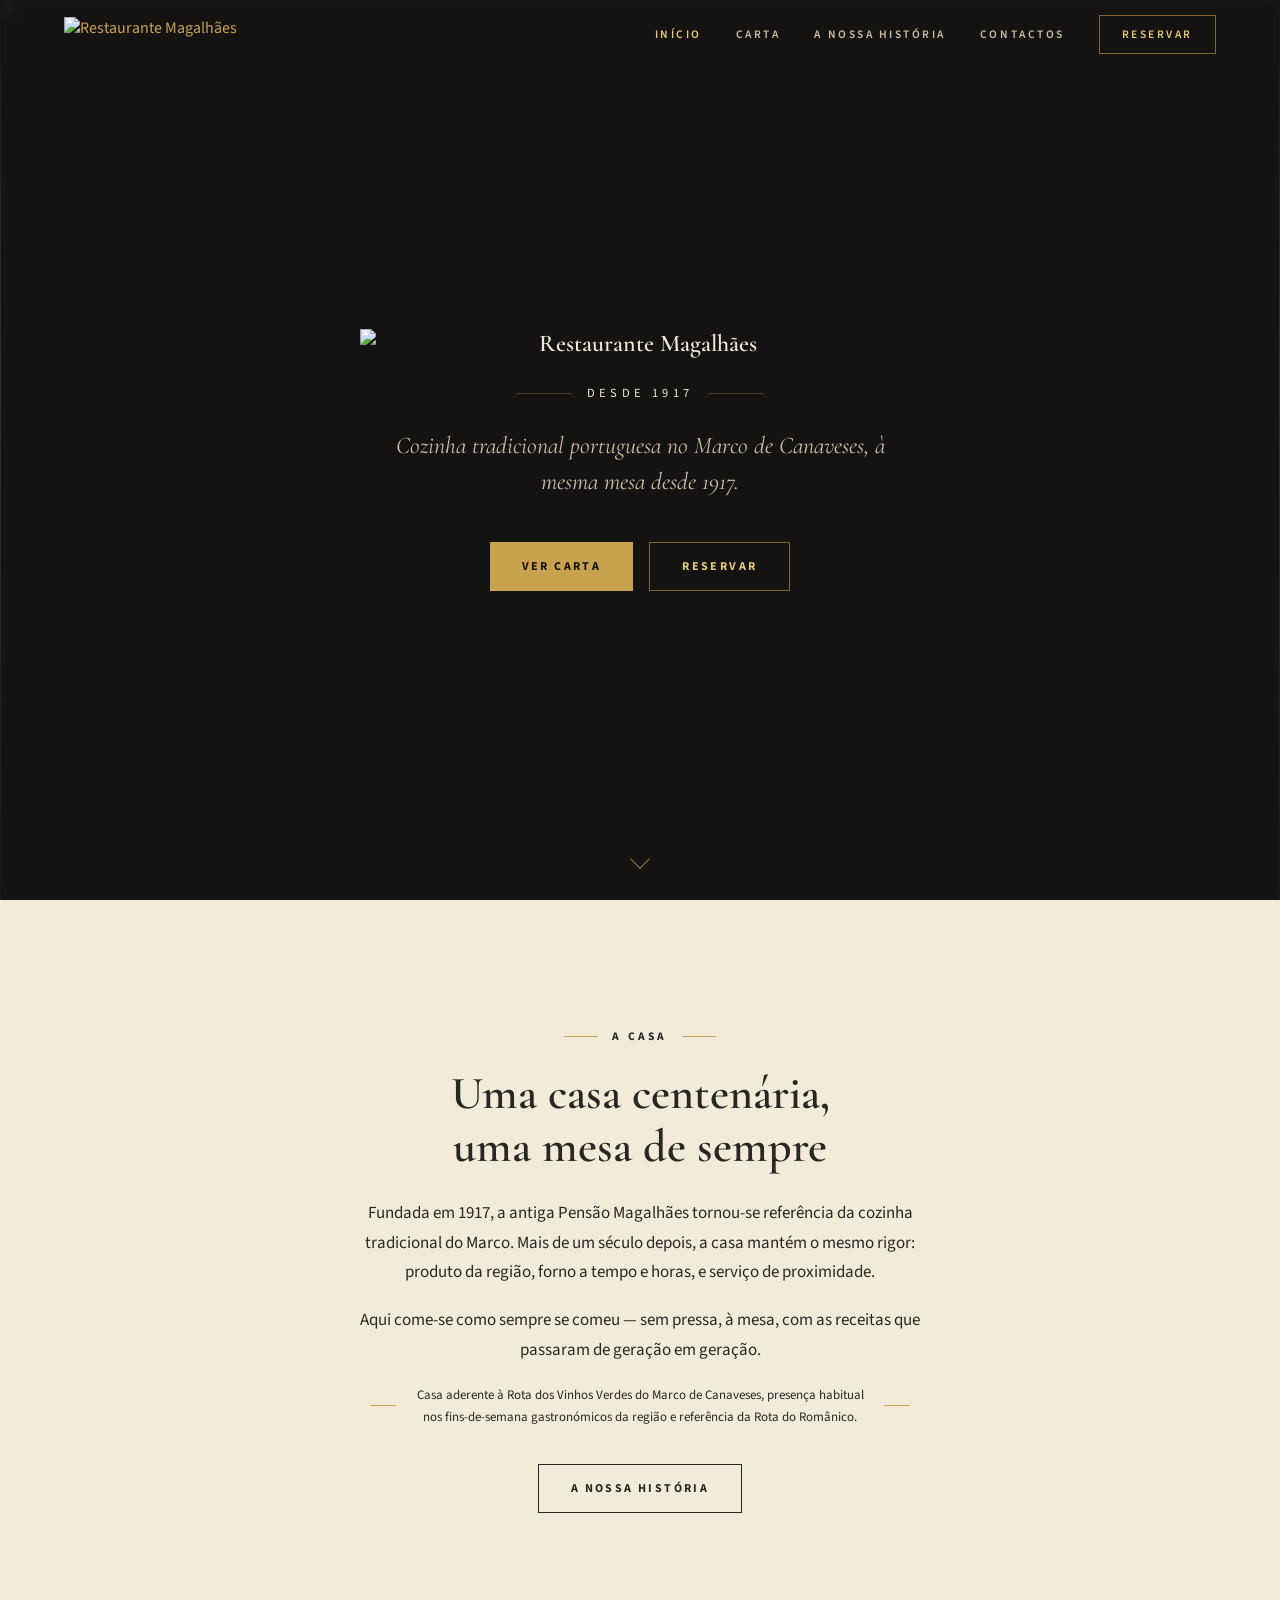
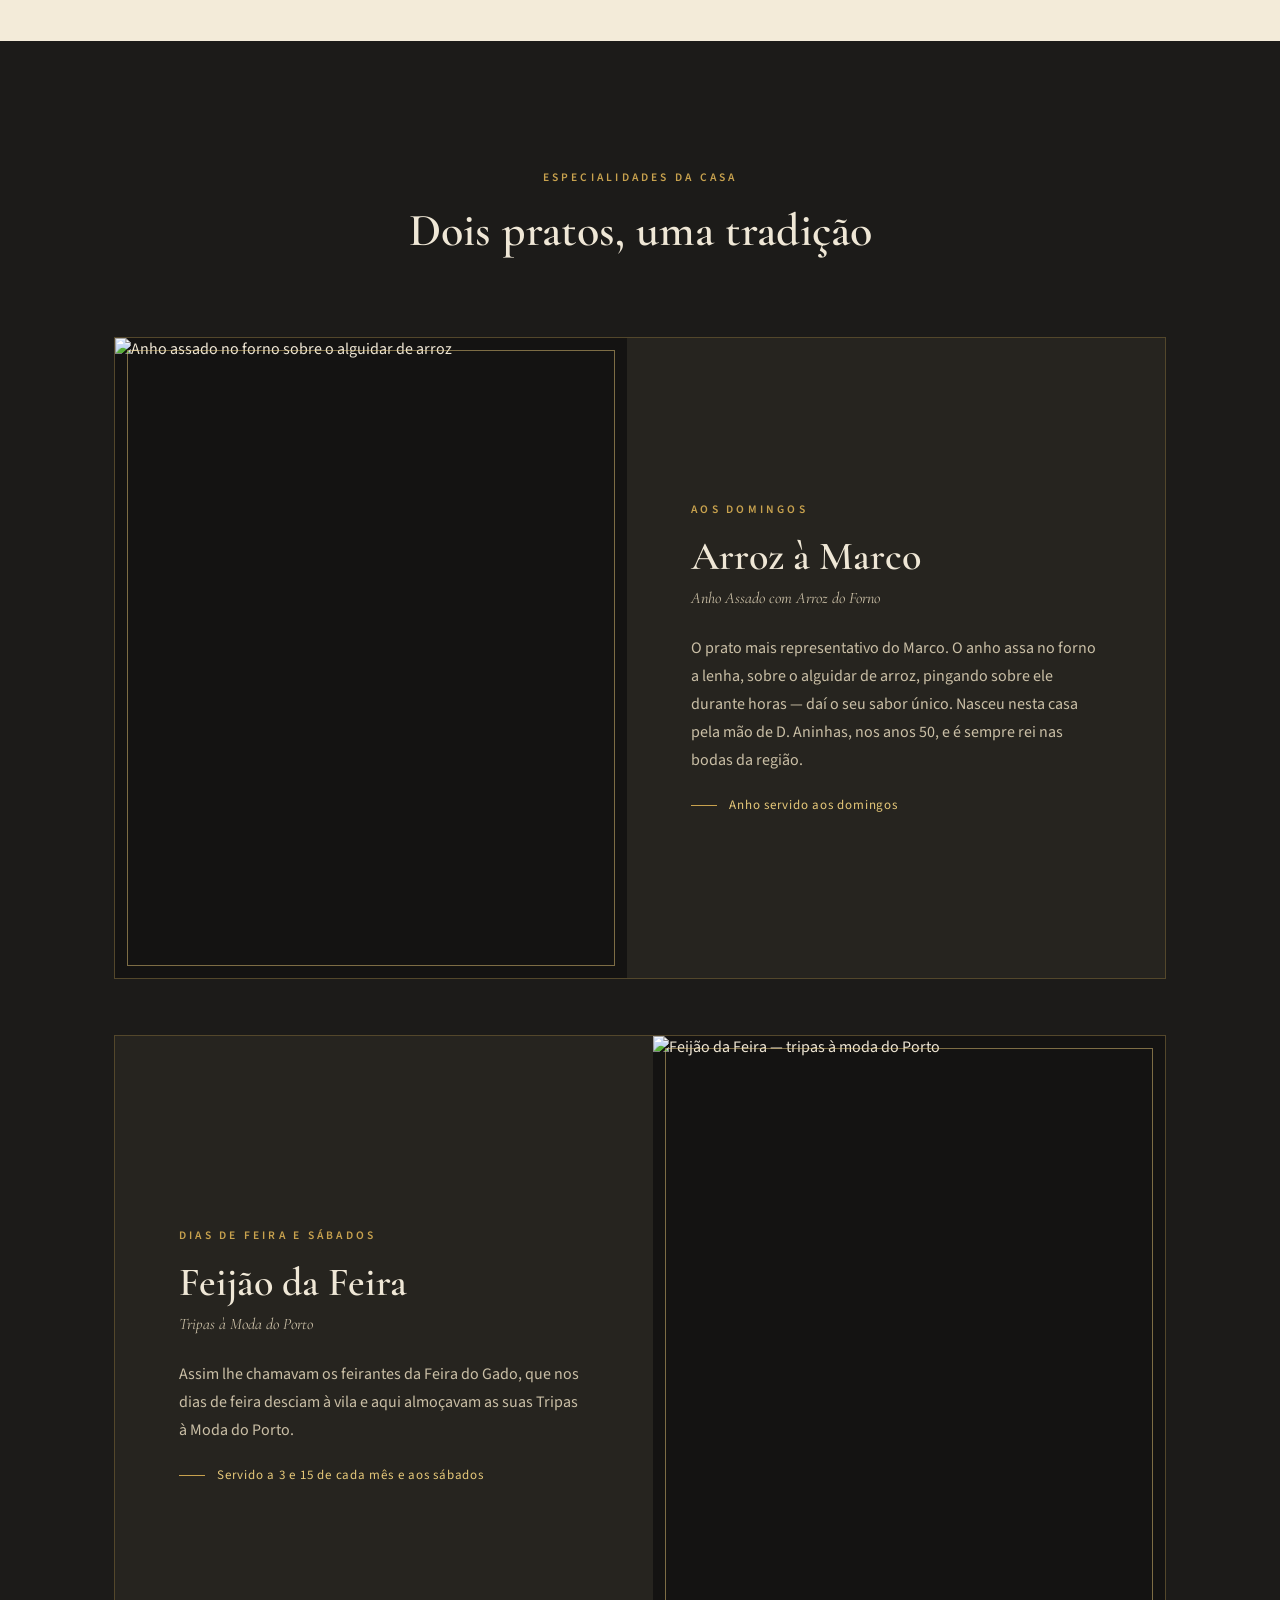
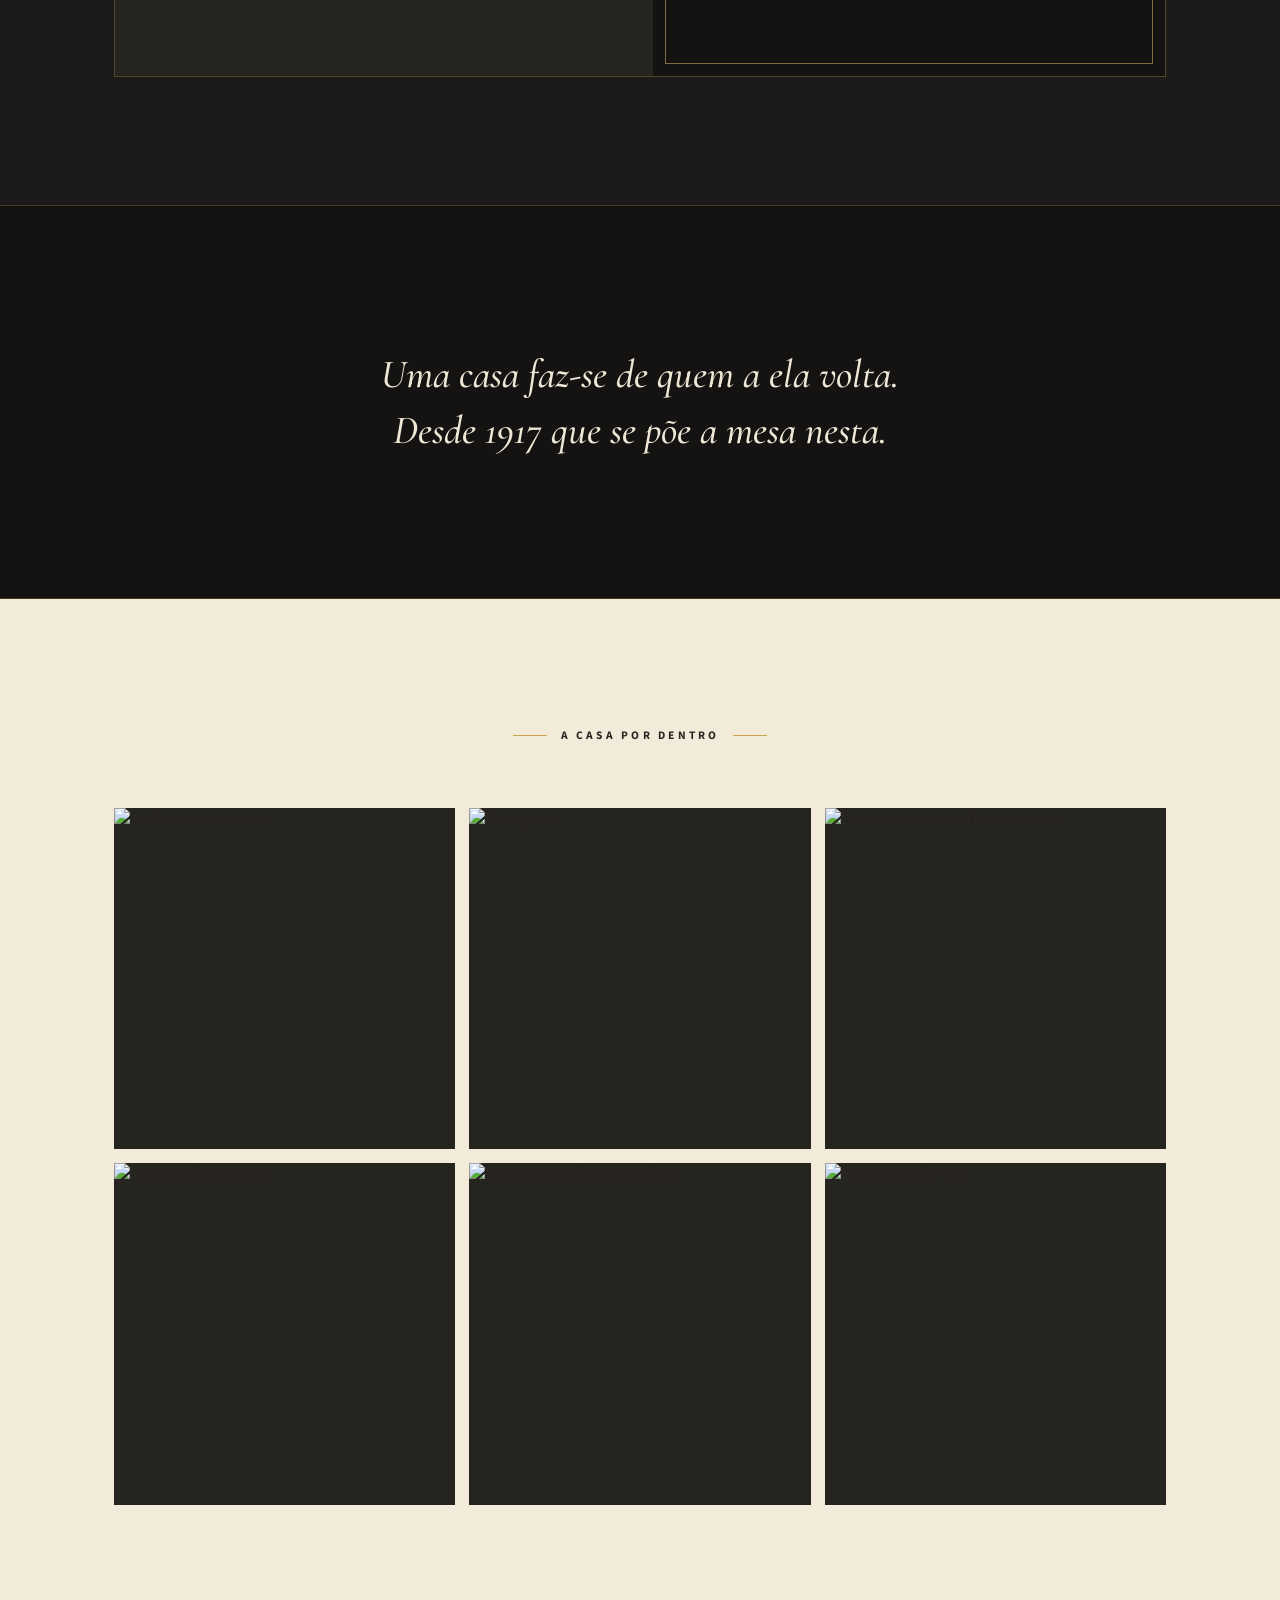
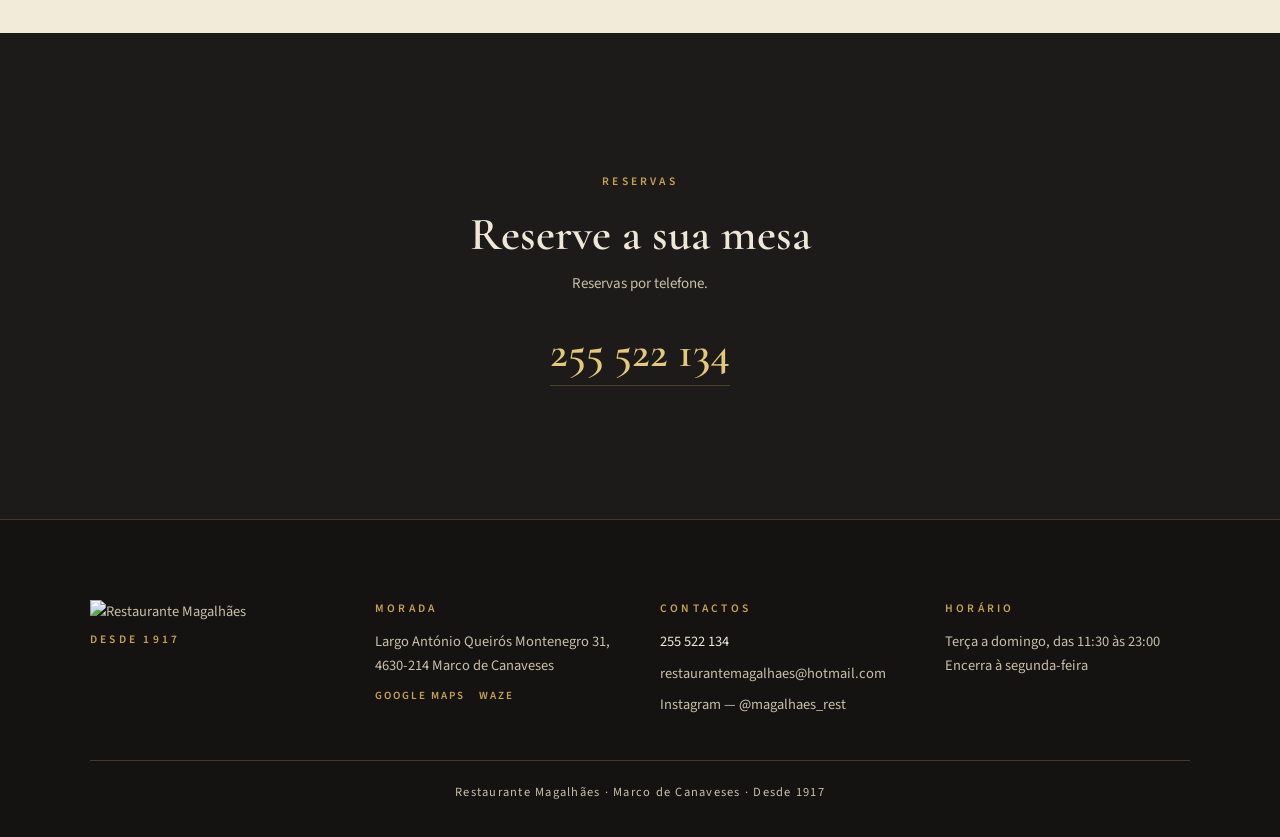
==== index.html @ af401c30 "Add files via upload" ====
<!DOCTYPE html>
<html lang="pt-PT">
<head>
<meta charset="utf-8">
<meta name="viewport" content="width=device-width, initial-scale=1">
<title>Restaurante Magalhães — Cozinha tradicional portuguesa · Marco de Canaveses · Desde 1917</title>
<meta name="description" content="Casa centenária de cozinha tradicional portuguesa em Marco de Canaveses. Berço do Arroz à Marco e do Feijão da Feira. Desde 1917. Reservas: 255 522 134.">
<link rel="canonical" href="https://restaurantemagalhaes.com/">
<meta property="og:type" content="website">
<meta property="og:title" content="Restaurante Magalhães — Cozinha tradicional portuguesa · Marco de Canaveses · Desde 1917">
<meta property="og:description" content="Casa centenária de cozinha tradicional portuguesa em Marco de Canaveses. Berço do Arroz à Marco e do Feijão da Feira. Desde 1917. Reservas: 255 522 134.">
<meta property="og:url" content="https://restaurantemagalhaes.com/">
<meta property="og:image" content="https://restaurantemagalhaes.com/images/fachada.jpg">
<meta property="og:locale" content="pt_PT">
<link rel="icon" type="image/png" href="images/favicon.png">
<link rel="preconnect" href="https://fonts.googleapis.com">
<link rel="preconnect" href="https://fonts.gstatic.com" crossorigin>
<link href="https://fonts.googleapis.com/css2?family=Cormorant+Garamond:ital,wght@0,500;0,600;0,700;1,500;1,600&family=Source+Sans+3:wght@400;600;700&display=swap" rel="stylesheet">
<link rel="stylesheet" href="styles.css">
<script type="application/ld+json">
{
  "@context": "https://schema.org",
  "@type": "Restaurant",
  "name": "Restaurante Magalhães",
  "image": "https://restaurantemagalhaes.com/images/fachada.jpg",
  "url": "https://restaurantemagalhaes.com/",
  "telephone": "+351255522134",
  "email": "restaurantemagalhaes@hotmail.com",
  "servesCuisine": "Portuguesa tradicional",
  "priceRange": "€€",
  "foundingDate": "1917",
  "address": {
    "@type": "PostalAddress",
    "streetAddress": "Largo António Queirós Montenegro 31",
    "postalCode": "4630-214",
    "addressLocality": "Marco de Canaveses",
    "addressCountry": "PT"
  },
  "openingHoursSpecification": [{
    "@type": "OpeningHoursSpecification",
    "dayOfWeek": ["Tuesday","Wednesday","Thursday","Friday","Saturday","Sunday"],
    "opens": "11:30",
    "closes": "23:00"
  }],
  "sameAs": ["https://www.instagram.com/magalhaes_rest/"]
}
</script></head>
<body>
<header class="cabecalho" id="cabecalho">
  <div class="cabecalho-inner">
    <a href="index.html" class="marca" aria-label="Restaurante Magalhães — Início"><img src="images/logo.png" alt="Restaurante Magalhães"></a>
    <nav class="nav-desktop" aria-label="Navegação principal">
      <a href="index.html" class="ativo" aria-current="page">Início</a>
      <a href="carta.html">Carta</a>
      <a href="historia.html">A Nossa História</a>
      <a href="contactos.html">Contactos</a>
      <a href="tel:+351255522134" class="btn-reservar">Reservar</a>
    </nav>
    <button class="hamburger" id="btnMenu" aria-label="Abrir menu" aria-expanded="false" aria-controls="menuMovel"><span></span><span></span><span></span></button>
  </div>
</header>
<div class="menu-movel" id="menuMovel" role="dialog" aria-label="Menu" hidden>
  <button class="fechar" id="btnFechar">Fechar</button>
  <a href="index.html" class="ativo" aria-current="page">Início</a>
  <a href="carta.html">Carta</a>
  <a href="historia.html">A Nossa História</a>
  <a href="contactos.html">Contactos</a>
  <div class="menu-sep"></div>
  <a href="tel:+351255522134" class="menu-tel">Reservar — 255 522 134</a>
</div>
<main>
<section class="hero">
  <img class="hero-fundo" src="images/fachada-hero.jpg" alt="" aria-hidden="true">
  <div class="hero-veu" aria-hidden="true"></div>
  <div class="hero-conteudo">
    <h1><img src="images/logo.png" alt="Restaurante Magalhães"></h1>
    <div class="hero-desde"><span class="linha"></span><span>Desde 1917</span><span class="linha"></span></div>
    <p class="hero-frase">Cozinha tradicional portuguesa no Marco de Canaveses, à mesma mesa desde 1917.</p>
    <div class="hero-botoes">
      <a class="btn btn-cheio" href="carta.html">Ver Carta</a>
      <a class="btn btn-contorno" href="tel:+351255522134">Reservar</a>
    </div>
  </div>
  <div class="hero-seta" aria-hidden="true"></div>
</section>

<section class="seccao-creme">
  <div class="coluna-estreita centrado reveal">
    <div class="eyebrow-linha"><span></span><span class="eyebrow-escuro">A Casa</span><span></span></div>
    <h2>Uma casa centenária,<br>uma mesa de sempre</h2>
    <p>Fundada em 1917, a antiga Pensão Magalhães tornou-se referência da cozinha tradicional do Marco. Mais de um século depois, a casa mantém o mesmo rigor: produto da região, forno a tempo e horas, e serviço de proximidade.</p>
    <p>Aqui come-se como sempre se comeu — sem pressa, à mesa, com as receitas que passaram de geração em geração.</p>
    <div class="nota-reconhecimento"><span></span><small>Casa aderente à Rota dos Vinhos Verdes do Marco de Canaveses, presença habitual nos fins-de-semana gastronómicos da região e referência da Rota do Românico.</small><span></span></div>
    <a class="btn btn-escuro" href="historia.html">A Nossa História</a>
  </div>
</section>

<section class="seccao-escura">
  <div class="coluna-larga">
    <div class="centrado reveal">
      <span class="eyebrow">Especialidades da Casa</span>
      <h2 class="claro">Dois pratos, uma tradição</h2>
    </div>
    <article class="cartao reveal">
      <div class="cartao-foto"><img src="images/arroz-a-marco.jpg" alt="Anho assado no forno sobre o alguidar de arroz"><i></i></div>
      <div class="cartao-texto">
        <span class="eyebrow">Aos domingos</span>
        <h3>Arroz à Marco</h3>
        <p class="prato-tecnico">Anho Assado com Arroz do Forno</p>
        <p>O prato mais representativo do Marco. O anho assa no forno a lenha, sobre o alguidar de arroz, pingando sobre ele durante horas — daí o seu sabor único. Nasceu nesta casa pela mão de D. Aninhas, nos anos 50, e é sempre rei nas bodas da região.</p>
        <div class="nota-servico"><span></span>Anho servido aos domingos</div>
      </div>
    </article>
    <article class="cartao invertido reveal">
      <div class="cartao-texto">
        <span class="eyebrow">Dias de feira e sábados</span>
        <h3>Feijão da Feira</h3>
        <p class="prato-tecnico">Tripas à Moda do Porto</p>
        <p>Assim lhe chamavam os feirantes da Feira do Gado, que nos dias de feira desciam à vila e aqui almoçavam as suas Tripas à Moda do Porto.</p>
        <div class="nota-servico"><span></span>Servido a 3 e 15 de cada mês e aos sábados</div>
      </div>
      <div class="cartao-foto"><img src="images/feijao-da-feira.jpg" alt="Feijão da Feira — tripas à moda do Porto"><i></i></div>
    </article>
  </div>
</section>

<section class="banda-citacao">
  <p class="reveal">Uma casa faz-se de quem a ela volta.<br>Desde 1917 que se põe a mesa nesta.</p>
</section>

<section class="seccao-creme">
  <div class="coluna-larga">
    <div class="eyebrow-linha centrado reveal"><span></span><span class="eyebrow-escuro">A Casa por Dentro</span><span></span></div>
    <div class="galeria reveal">
      <figure><img src="images/galeria-1.jpg" alt="A sala do restaurante" loading="lazy"></figure>
      <figure><img src="images/galeria-2.jpg" alt="Mesa posta" loading="lazy"></figure>
      <figure><img src="images/galeria-3.jpg" alt="Posta de vitela com batata assada" loading="lazy"></figure>
      <figure><img src="images/galeria-4.jpg" alt="Mousse de chocolate" loading="lazy"></figure>
      <figure><img src="images/galeria-5.jpg" alt="Tábua de queijos e enchidos" loading="lazy"></figure>
      <figure><img src="images/galeria-6.jpg" alt="Pormenor da mesa" loading="lazy"></figure>
    </div>
  </div>
</section>

<section class="banda-reserva">
  <div class="reveal">
    <span class="eyebrow">Reservas</span>
    <h2 class="claro">Reserve a sua mesa</h2>
    <p class="suave">Reservas por telefone.</p>
    <a class="tel-grande" href="tel:+351255522134">255 522 134</a>
  </div>
</section>
</main>
<footer class="rodape">
  <div class="rodape-grid">
    <div class="rodape-marca">
      <img src="images/logo.png" alt="Restaurante Magalhães">
      <span class="eyebrow">Desde 1917</span>
    </div>
    <div>
      <span class="eyebrow">Morada</span>
      <a href="https://www.google.com/maps/search/?api=1&query=Restaurante%20Magalh%C3%A3es%2C%20Largo%20Ant%C3%B3nio%20Queir%C3%B3s%20Montenegro%2031%2C%204630-214%20Marco%20de%20Canaveses" target="_blank" rel="noopener">Largo António Queirós Montenegro 31, 4630-214 Marco de Canaveses</a>
      <div class="rodape-links"><a href="https://www.google.com/maps/search/?api=1&query=Restaurante%20Magalh%C3%A3es%2C%20Largo%20Ant%C3%B3nio%20Queir%C3%B3s%20Montenegro%2031%2C%204630-214%20Marco%20de%20Canaveses" target="_blank" rel="noopener">Google Maps</a><a href="https://waze.com/ul?q=Largo%20Ant%C3%B3nio%20Queir%C3%B3s%20Montenegro%2031%2C%20Marco%20de%20Canaveses&navigate=yes" target="_blank" rel="noopener">Waze</a></div>
    </div>
    <div>
      <span class="eyebrow">Contactos</span>
      <a href="tel:+351255522134" class="destaque">255 522 134</a>
      <a href="mailto:restaurantemagalhaes@hotmail.com">restaurantemagalhaes@hotmail.com</a>
      <a href="https://www.instagram.com/magalhaes_rest/" target="_blank" rel="noopener">Instagram — @magalhaes_rest</a>
    </div>
    <div>
      <span class="eyebrow">Horário</span>
      <span>Terça a domingo, das 11:30 às 23:00<br>Encerra à segunda-feira</span>
    </div>
  </div>
  <div class="rodape-base">Restaurante Magalhães · Marco de Canaveses · Desde 1917</div>
</footer>
<script src="script.js"></script>
</body>
</html>
---- styles.css ----
/* Restaurante Magalhães — Desde 1917 */
:root{
  --carvao:#1C1B19; --carvao-prof:#141312; --carvao-cartao:#26241F;
  --dourado:#C8A24E; --dourado-claro:#E6C879;
  --creme:#F3EBD9; --creme-sombra:#ECE0C6;
  --texto-claro:#EFE7D6; --texto-suave:#CABFA6; --texto-escuro:#2A2723;
  --linha:rgba(200,162,78,.28);
  --serif:'Cormorant Garamond',Georgia,serif;
  --sans:'Source Sans 3',Inter,system-ui,sans-serif;
}
*{box-sizing:border-box}
html{scroll-behavior:smooth}
body{margin:0;background:var(--carvao-prof);color:var(--texto-claro);font-family:var(--sans);-webkit-font-smoothing:antialiased}
img{max-width:100%}
a{color:var(--dourado);text-decoration:none}
a:hover{color:var(--dourado-claro)}
:focus-visible{outline:2px solid var(--dourado);outline-offset:3px}
::selection{background:rgba(200,162,78,.35)}
h1,h2,h3{font-family:var(--serif);font-weight:600;margin:0}
h2{font-size:clamp(32px,4.6vw,46px);line-height:1.15;color:var(--texto-escuro)}
h2.claro{color:var(--texto-claro)}
p{line-height:1.75}
.centrado{text-align:center}
.eyebrow{display:block;font-size:.72rem;letter-spacing:.28em;text-transform:uppercase;color:var(--dourado);font-weight:600}
.eyebrow-escuro{display:block;font-size:.72rem;letter-spacing:.28em;text-transform:uppercase;color:var(--texto-escuro);font-weight:700}
.eyebrow-linha{display:flex;align-items:center;justify-content:center;gap:14px}
.eyebrow-linha>span:first-child,.eyebrow-linha>span:last-child{width:34px;height:1px;background:var(--dourado)}
.coluna-estreita{max-width:640px;margin:0 auto;padding:0 24px}
.coluna-larga{max-width:1100px;margin:0 auto;padding:0 24px}

/* Botões */
.btn{display:inline-flex;align-items:center;min-height:44px;padding:15px 32px;font-size:12px;font-weight:700;letter-spacing:.2em;text-transform:uppercase;transition:background .3s,color .3s}
.btn-cheio{background:var(--dourado);color:var(--carvao-prof)}
.btn-cheio:hover{background:var(--dourado-claro);color:var(--carvao-prof)}
.btn-contorno{border:1px solid rgba(200,162,78,.6);color:var(--dourado-claro)}
.btn-contorno:hover{background:rgba(200,162,78,.12)}
.btn-escuro{border:1px solid var(--texto-escuro);color:var(--texto-escuro)}
.btn-escuro:hover{background:var(--texto-escuro);color:var(--creme)}

/* Cabeçalho */
.cabecalho{position:fixed;top:0;left:0;right:0;z-index:80;background:transparent;border-bottom:1px solid transparent;transition:background .45s,border-color .45s;backdrop-filter:blur(6px)}
.cabecalho.solido{background:rgba(20,19,18,.96);border-bottom:1px solid var(--linha)}
.cabecalho-inner{max-width:1200px;margin:0 auto;padding:0 24px;height:68px;display:flex;align-items:center;justify-content:space-between;gap:24px}
.marca img{height:34px;width:auto;display:block}
.nav-desktop{display:none;align-items:center;gap:34px}
.nav-desktop a{font-size:11.5px;font-weight:600;letter-spacing:.22em;text-transform:uppercase;color:var(--texto-suave)}
.nav-desktop a:hover,.nav-desktop a.ativo{color:var(--dourado-claro)}
.btn-reservar{border:1px solid rgba(200,162,78,.6);padding:10px 22px;color:var(--dourado-claro)!important}
.btn-reservar:hover{background:var(--dourado);color:var(--carvao-prof)!important}
.hamburger{background:none;border:none;cursor:pointer;display:flex;flex-direction:column;gap:6px;padding:12px 4px}
.hamburger span{display:block;width:24px;height:1.5px;background:var(--dourado)}
.hamburger span:last-child{width:16px}
.menu-movel{position:fixed;inset:0;z-index:90;background:rgba(20,19,18,.98);display:flex;flex-direction:column;align-items:center;justify-content:center;gap:30px}
.menu-movel[hidden]{display:none}
.menu-movel a{font-family:var(--serif);font-size:34px;font-weight:500;color:var(--texto-claro)}
.menu-movel a.ativo{color:var(--dourado-claro)}
.menu-movel .fechar{position:absolute;top:18px;right:20px;background:none;border:1px solid rgba(200,162,78,.4);color:var(--dourado-claro);font-size:13px;letter-spacing:.2em;text-transform:uppercase;padding:10px 18px;cursor:pointer}
.menu-sep{width:40px;height:1px;background:rgba(200,162,78,.4)}
.menu-movel .menu-tel{font-family:var(--sans);font-size:12px;font-weight:600;letter-spacing:.26em;text-transform:uppercase;color:var(--dourado-claro)}

/* Hero */
.hero{min-height:100vh;display:grid;place-items:center;position:relative;overflow:hidden;padding:100px 24px 80px;background:var(--carvao-prof)}
.hero-fundo{position:absolute;inset:0;width:100%;height:100%;object-fit:cover;object-position:center 62%;opacity:.42}
.hero-veu{position:absolute;inset:0;background:linear-gradient(to bottom,rgba(20,19,18,.94),rgba(20,19,18,.58) 42%,rgba(20,19,18,.93))}
.hero-conteudo{position:relative;z-index:1;text-align:center;animation:heroIn 1.3s cubic-bezier(.2,.6,.2,1) both}
.hero-conteudo h1 img{width:min(560px,82vw);height:auto;display:block;margin:0 auto}
.hero-desde{display:flex;align-items:center;justify-content:center;gap:16px;margin:26px 0}
.hero-desde span{font-size:.78rem;letter-spacing:.34em;text-transform:uppercase;color:var(--texto-claro)}
.hero-desde .linha{width:54px;height:1px;background:var(--linha)}
.hero-frase{font-family:var(--serif);font-style:italic;font-size:clamp(19px,2.4vw,24px);color:var(--texto-suave);max-width:520px;margin:0 auto;line-height:1.5}
.hero-botoes{display:flex;justify-content:center;gap:16px;margin-top:42px;flex-wrap:wrap}
.hero-seta{position:absolute;bottom:34px;left:50%;margin-left:-7px;width:14px;height:14px;border-right:1px solid var(--dourado);border-bottom:1px solid var(--dourado);transform:rotate(45deg);animation:drift 2.6s ease-in-out infinite;opacity:.7}
@keyframes heroIn{from{opacity:0;transform:translateY(26px)}to{opacity:1;transform:none}}
@keyframes drift{0%,100%{transform:rotate(45deg) translate(0,0)}50%{transform:rotate(45deg) translate(5px,5px)}}

/* Secções */
.seccao-creme{background:var(--creme);color:var(--texto-escuro);padding:clamp(72px,10vw,130px) 0}
.seccao-creme h2{margin:22px 0 26px}
.seccao-creme p{font-size:17px;margin:0 0 18px;text-wrap:pretty}
.seccao-creme .btn{margin-top:18px}
.nota-reconhecimento{display:flex;align-items:center;justify-content:center;gap:14px;margin:10px 0 18px}
.nota-reconhecimento>span{flex:none;width:26px;height:1px;background:var(--dourado)}
.nota-reconhecimento small{font-size:13px;line-height:1.7;max-width:460px}
.seccao-escura{background:var(--carvao);padding:clamp(72px,10vw,130px) 0}
.seccao-escura h2{margin:18px 0 0}
.seccao-escura .centrado{margin-bottom:clamp(48px,7vw,80px)}

/* Cartões especialidade */
.cartao{display:grid;grid-template-columns:1fr;background:var(--carvao-cartao);border:1px solid var(--linha);margin-bottom:clamp(36px,5vw,56px)}
.cartao:last-child{margin-bottom:0}
.cartao-foto{aspect-ratio:4/5;position:relative;overflow:hidden;background:var(--carvao-prof)}
.cartao-foto img{position:absolute;inset:0;width:100%;height:100%;object-fit:cover}
.cartao-foto i{position:absolute;inset:12px;border:1px solid rgba(230,200,121,.5);pointer-events:none}
.cartao-texto{display:flex;flex-direction:column;justify-content:center;padding:clamp(32px,5vw,64px)}
.cartao-texto h3{font-size:clamp(30px,3.6vw,40px);color:var(--texto-claro);margin:14px 0 4px}
.prato-tecnico{font-family:var(--serif);font-style:italic;font-size:19px;color:var(--texto-suave);margin:0 0 18px}
.cartao-texto p{font-size:16px;color:var(--texto-suave);margin:0 0 22px;text-wrap:pretty}
.nota-servico{display:flex;align-items:center;gap:12px;font-size:13px;letter-spacing:.06em;color:var(--dourado-claro)}
.nota-servico span{width:26px;height:1px;background:var(--dourado)}

/* Banda citação */
.banda-citacao{background:var(--carvao-prof);border-top:1px solid var(--linha);border-bottom:1px solid var(--linha);padding:clamp(80px,11vw,140px) 24px}
.banda-citacao p{font-family:var(--serif);font-style:italic;font-weight:500;font-size:clamp(26px,4vw,40px);color:var(--texto-claro);text-align:center;max-width:760px;margin:0 auto;line-height:1.4;text-wrap:pretty}

/* Galeria */
.galeria{display:grid;grid-template-columns:repeat(2,1fr);gap:14px;margin-top:clamp(40px,6vw,64px)}
.galeria figure{margin:0;aspect-ratio:1/1;overflow:hidden;background:var(--carvao-cartao)}
.galeria img{width:100%;height:100%;object-fit:cover;transition:transform 1.8s cubic-bezier(.2,.6,.2,1)}
.galeria figure:hover img{transform:scale(1.06)}

/* Banda reserva */
.banda-reserva{background:var(--carvao);padding:clamp(80px,11vw,140px) 24px;text-align:center}
.banda-reserva h2{margin:18px 0 10px}
.banda-reserva .suave{font-size:15px;color:var(--texto-suave);margin:0 0 28px}
.tel-grande{font-family:var(--serif);font-weight:600;font-size:clamp(28px,4.4vw,44px);color:var(--dourado-claro);border-bottom:1px solid var(--linha);padding-bottom:6px}
.tel-grande:hover{color:var(--dourado)}

/* Rodapé */
.rodape{background:var(--carvao-prof);border-top:1px solid var(--linha);padding:clamp(56px,8vw,80px) 24px 36px}
.rodape-grid{max-width:1100px;margin:0 auto;display:grid;grid-template-columns:repeat(auto-fit,minmax(220px,1fr));gap:40px}
.rodape-grid>div{display:flex;flex-direction:column;gap:8px;font-size:14.5px;line-height:1.6;color:var(--texto-suave)}
.rodape-grid .eyebrow{margin-bottom:4px}
.rodape-grid a{color:var(--texto-suave)}
.rodape-grid a:hover{color:var(--dourado-claro)}
.rodape-grid a.destaque{color:var(--texto-claro)}
.rodape-marca img{width:170px;height:auto}
.rodape-links{display:flex;gap:14px;margin-top:2px}
.rodape-links a{font-size:11px;font-weight:600;letter-spacing:.18em;text-transform:uppercase;color:var(--dourado)}
.rodape-base{max-width:1100px;margin:44px auto 0;padding-top:22px;border-top:1px solid var(--linha);font-size:12.5px;letter-spacing:.1em;color:var(--texto-suave);text-align:center}

/* Páginas interiores */
.pagina-topo{background:var(--carvao-prof);padding:148px 24px 64px;text-align:center}
.pagina-topo h1{font-size:clamp(44px,7vw,72px);color:var(--texto-claro);margin:14px 0 0}
.topo-frase{font-family:var(--serif);font-style:italic;font-size:clamp(18px,2.2vw,22px);color:var(--texto-suave);max-width:480px;margin:18px auto 0;line-height:1.6}

/* Carta */
.carta-nav{position:sticky;top:68px;z-index:60;background:rgba(243,235,217,.97);border-bottom:1px solid var(--linha);overflow-x:auto}
.carta-nav div{display:flex;gap:26px;padding:0 24px;max-width:900px;margin:0 auto;white-space:nowrap}
.carta-nav a{display:inline-flex;align-items:center;min-height:46px;font-size:11px;font-weight:700;letter-spacing:.2em;text-transform:uppercase;color:var(--texto-escuro)}
.carta-nav a:hover{color:var(--dourado)}
.carta-corpo{background:var(--creme);color:var(--texto-escuro);padding:8px 0 72px}
.carta-seccao{max-width:740px;margin:0 auto;padding:60px 24px 0;scroll-margin-top:130px}
.carta-cabeca{text-align:center;margin-bottom:30px}
.carta-cabeca h2{font-size:clamp(28px,4vw,36px)}
.ornamento{display:flex;align-items:center;justify-content:center;gap:12px;margin-bottom:16px}
.ornamento span{width:60px;height:1px;background:rgba(200,162,78,.55)}
.ornamento i{width:7px;height:7px;border:1px solid var(--dourado);transform:rotate(45deg)}
.grupo-titulo{font-family:var(--sans);font-size:.72rem;letter-spacing:.28em;text-transform:uppercase;color:var(--texto-escuro);font-weight:700;margin:26px 0 10px;display:flex;align-items:center;justify-content:center;gap:12px}
.grupo-titulo span{width:26px;height:1px;background:var(--linha)}
.prato{padding:8px 0;text-align:center}
.prato-nome{font-family:var(--serif);font-weight:600;font-size:20px;line-height:1.25;display:block}
.prato-sub{display:block;font-family:var(--serif);font-style:italic;font-size:15px;color:#a07c2f;margin-top:2px}
.carta-nota{max-width:740px;margin:56px auto 0;padding:22px 24px 0;border-top:1px solid var(--linha);text-align:center;font-family:var(--serif);font-style:italic;font-size:16px;color:rgba(42,39,35,.65)}

/* História */
.historia-topo{padding-bottom:80px}
.ano{font-family:var(--serif);font-weight:500;font-size:clamp(110px,20vw,220px);line-height:1;color:var(--dourado-claro);margin:18px 0 8px;letter-spacing:.02em}
.historia-corpo{background:var(--creme);color:var(--texto-escuro);padding:clamp(64px,9vw,110px) 0}
.historia-corpo p{font-size:17.5px;line-height:1.85;margin:0 0 26px;text-wrap:pretty}
.capitular{float:left;font-family:var(--serif);font-weight:600;font-size:74px;line-height:.78;color:var(--dourado);padding:8px 12px 0 0}
.historia-foto{max-width:900px;margin:clamp(36px,5vw,56px) auto;padding:0 24px}
.historia-foto div{aspect-ratio:16/9;position:relative;overflow:hidden;background:var(--carvao-cartao)}
.historia-foto img{position:absolute;inset:0;width:100%;height:100%;object-fit:cover}
.historia-foto i{position:absolute;inset:12px;border:1px solid rgba(230,200,121,.5);pointer-events:none}
.historia-foto figcaption{font-size:12.5px;letter-spacing:.06em;color:rgba(42,39,35,.55);margin-top:10px;text-align:center}
.historia-corpo .destaque{max-width:680px;margin:clamp(48px,7vw,72px) auto;padding:0 24px;text-align:center}
.historia-corpo .destaque p{font-family:var(--serif);font-style:italic;font-weight:500;font-size:clamp(24px,3.6vw,32px);line-height:1.4;margin:0}
.despedida{font-family:var(--serif);font-style:italic;font-size:21px}

/* Contactos */
.contactos-corpo{background:var(--creme);color:var(--texto-escuro);padding:clamp(56px,8vw,90px) 24px}
.contactos-corpo a{color:var(--texto-escuro)}
.contactos-corpo a:hover{color:#a07c2f}
.contactos-grid{max-width:1100px;margin:0 auto;display:grid;grid-template-columns:1fr;gap:clamp(36px,5vw,64px);align-items:start}
.contactos-info{display:flex;flex-direction:column;gap:34px}
.contactos-info>div{display:flex;flex-direction:column;gap:8px}
.contactos-info .morada{font-family:var(--serif);font-size:22px;font-weight:600;line-height:1.4}
.mini-links{display:flex;gap:16px;margin-top:4px;flex-wrap:wrap}
.mini-links a{font-size:11px;font-weight:700;letter-spacing:.18em;text-transform:uppercase;color:#a07c2f}
.contactos-info .tel{font-family:var(--serif);font-size:32px;font-weight:600}
.contactos-info p{font-size:14.5px;line-height:1.7;color:rgba(42,39,35,.7);margin:0;max-width:420px}
.horario{display:grid;grid-template-columns:auto 1fr;gap:8px 24px;max-width:380px;font-size:15px}
.horario span{color:rgba(42,39,35,.7)}
.horario b{text-align:right}
.pequeno{font-size:13.5px;line-height:1.7;color:rgba(42,39,35,.6)}
.estacionamento{border-top:1px solid rgba(200,162,78,.4);padding-top:18px}
.mapa-moldura{border:1px solid rgba(200,162,78,.5);padding:10px;background:var(--creme-sombra)}
.mapa-moldura iframe{display:block;width:100%;aspect-ratio:1/1.1;border:0}
.contactos-mapa .pequeno{margin-top:10px;text-align:center}

/* Reveal */
.reveal{opacity:1;transform:none;transition:opacity .9s ease,transform .9s ease}
.js .reveal{opacity:0;transform:translateY(18px)}
.js .reveal.visivel{opacity:1;transform:none}
@media (prefers-reduced-motion:reduce){
  html{scroll-behavior:auto}
  .hero-conteudo,.hero-seta{animation:none}
  .js .reveal{opacity:1;transform:none;transition:none}
  .galeria img{transition:none}
}

/* Desktop */
@media (min-width:820px){
  .nav-desktop{display:flex}
  .hamburger{display:none}
  .cartao{grid-template-columns:1fr 1.05fr}
  .cartao.invertido{grid-template-columns:1.05fr 1fr}
  .galeria{grid-template-columns:repeat(3,1fr)}
  .contactos-grid{grid-template-columns:1fr 1fr}
  .mapa-moldura iframe{aspect-ratio:4/4.4}
}
@media (max-width:819px){
  .cartao.invertido{display:flex;flex-direction:column}
  .cartao.invertido .cartao-foto{order:-1}
}
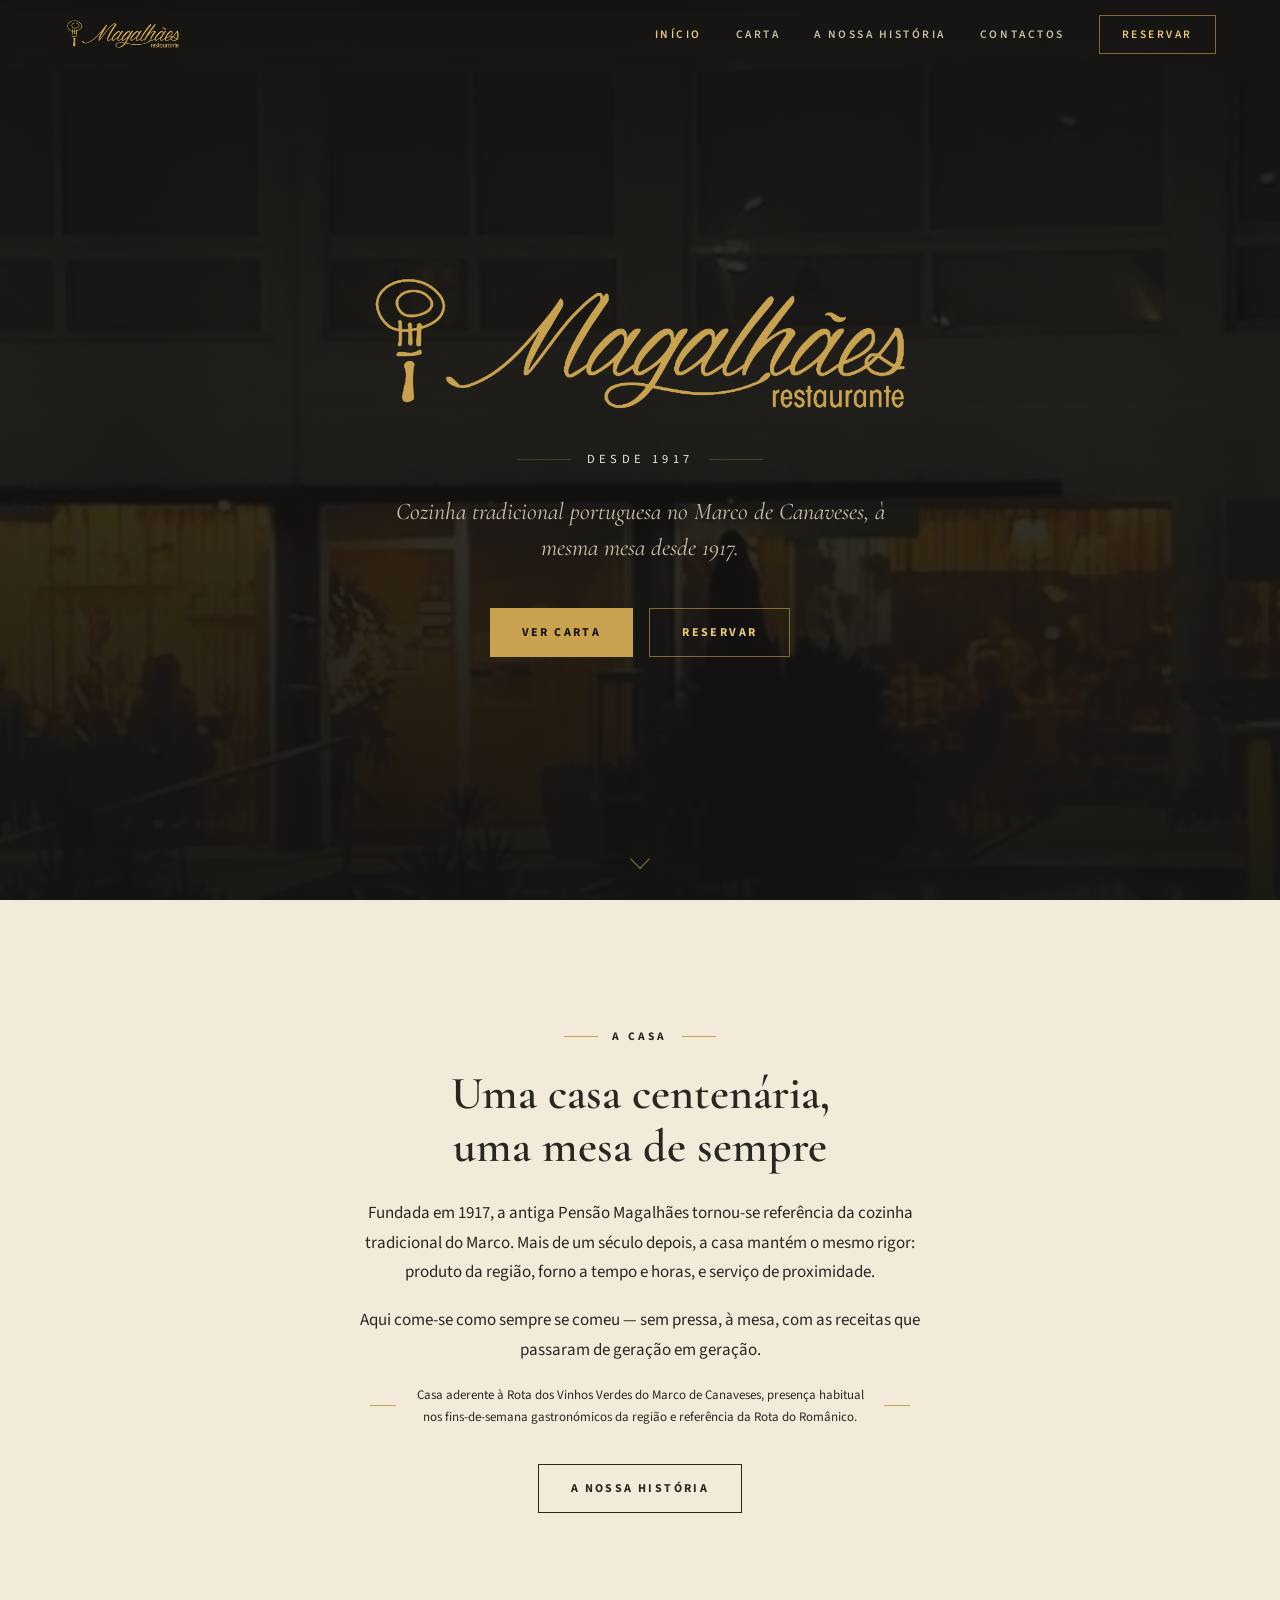
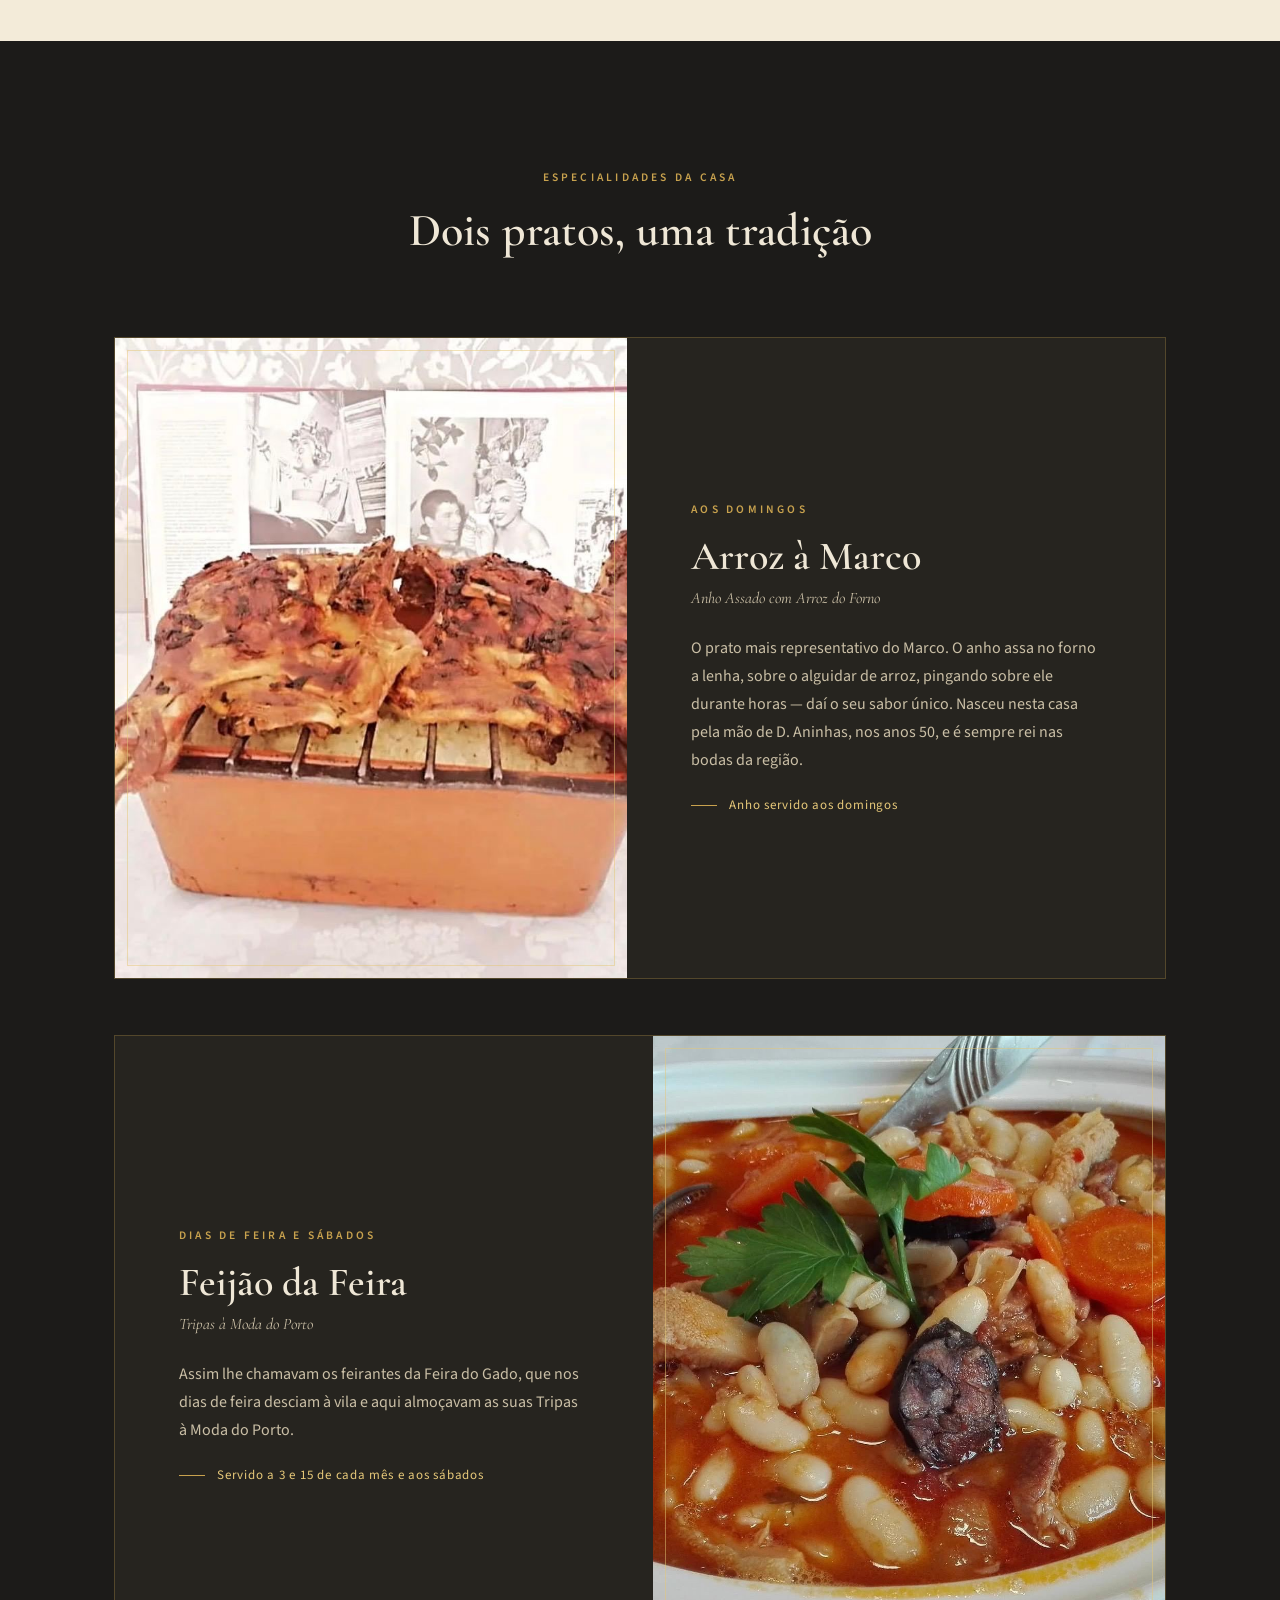
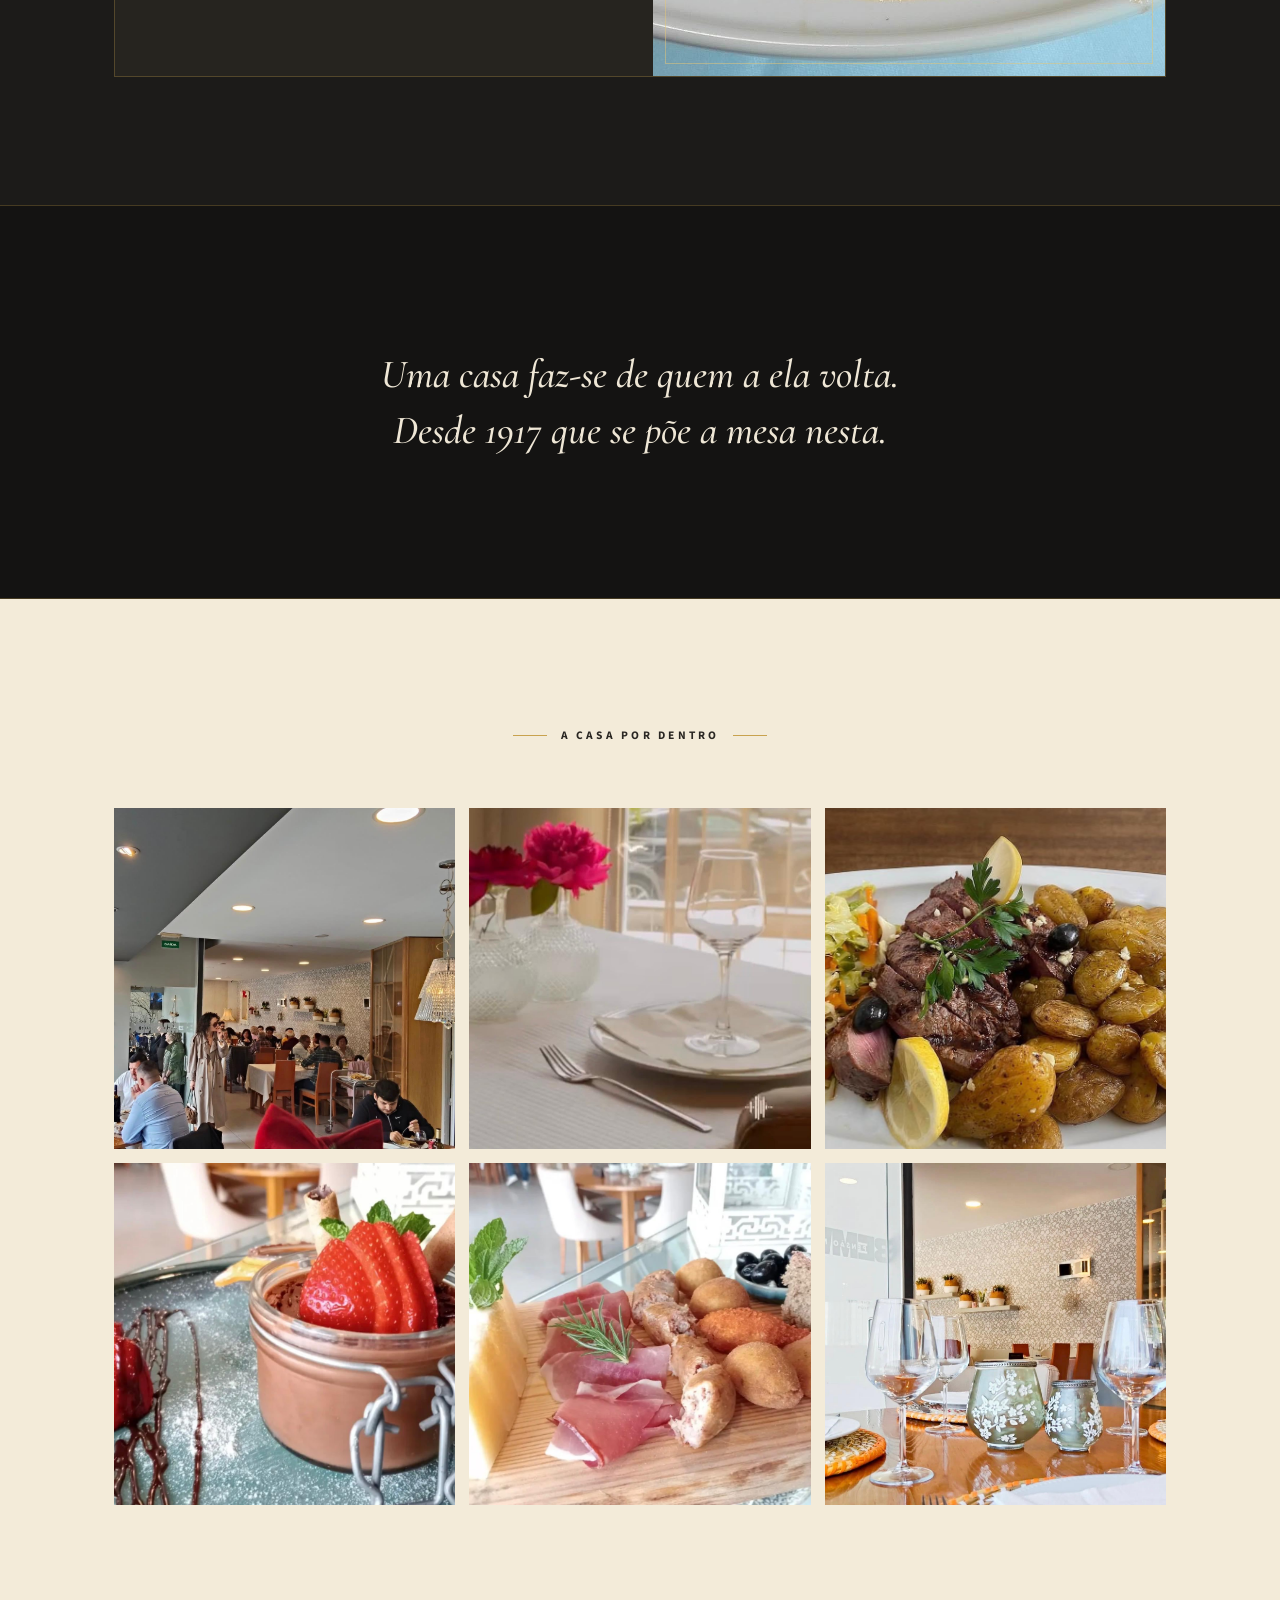
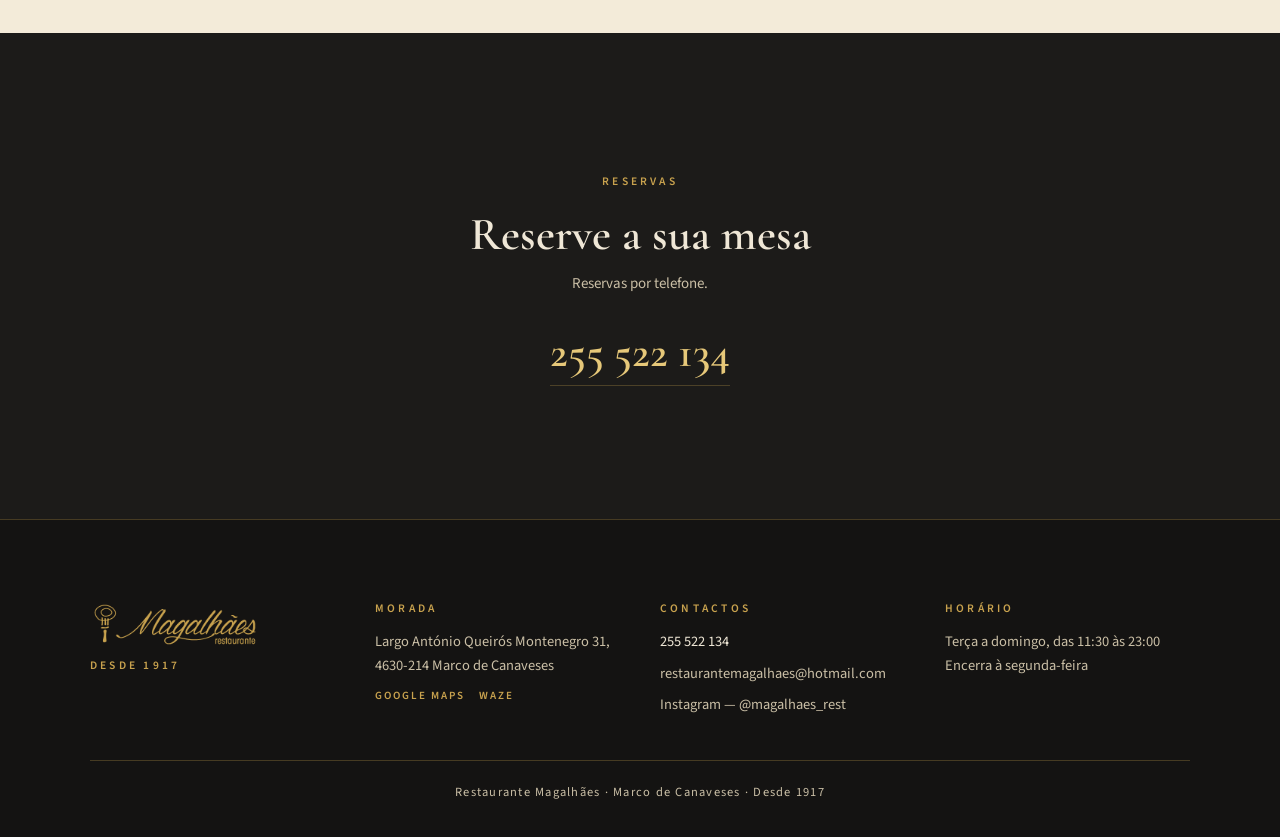
==== commit 6581d6d5: "Add files via upload" ====
--- a/index.html
+++ b/index.html
@@ -10,9 +10,9 @@
 <meta property="og:title" content="Restaurante Magalhães — Cozinha tradicional portuguesa · Marco de Canaveses · Desde 1917">
 <meta property="og:description" content="Casa centenária de cozinha tradicional portuguesa em Marco de Canaveses. Berço do Arroz à Marco e do Feijão da Feira. Desde 1917. Reservas: 255 522 134.">
 <meta property="og:url" content="https://restaurantemagalhaes.com/">
-<meta property="og:image" content="https://restaurantemagalhaes.com/images/fachada.jpg">
+<meta property="og:image" content="https://restaurantemagalhaes.com/fachada.jpg">
 <meta property="og:locale" content="pt_PT">
-<link rel="icon" type="image/png" href="images/favicon.png">
+<link rel="icon" type="image/png" href="favicon.png">
 <link rel="preconnect" href="https://fonts.googleapis.com">
 <link rel="preconnect" href="https://fonts.gstatic.com" crossorigin>
 <link href="https://fonts.googleapis.com/css2?family=Cormorant+Garamond:ital,wght@0,500;0,600;0,700;1,500;1,600&family=Source+Sans+3:wght@400;600;700&display=swap" rel="stylesheet">
@@ -22,7 +22,7 @@
   "@context": "https://schema.org",
   "@type": "Restaurant",
   "name": "Restaurante Magalhães",
-  "image": "https://restaurantemagalhaes.com/images/fachada.jpg",
+  "image": "https://restaurantemagalhaes.com/fachada.jpg",
   "url": "https://restaurantemagalhaes.com/",
   "telephone": "+351255522134",
   "email": "restaurantemagalhaes@hotmail.com",
@@ -48,7 +48,7 @@
 <body>
 <header class="cabecalho" id="cabecalho">
   <div class="cabecalho-inner">
-    <a href="index.html" class="marca" aria-label="Restaurante Magalhães — Início"><img src="images/logo.png" alt="Restaurante Magalhães"></a>
+    <a href="index.html" class="marca" aria-label="Restaurante Magalhães — Início"><img src="logo.png" alt="Restaurante Magalhães"></a>
     <nav class="nav-desktop" aria-label="Navegação principal">
       <a href="index.html" class="ativo" aria-current="page">Início</a>
       <a href="carta.html">Carta</a>
@@ -70,10 +70,10 @@
 </div>
 <main>
 <section class="hero">
-  <img class="hero-fundo" src="images/fachada-hero.jpg" alt="" aria-hidden="true">
+  <img class="hero-fundo" src="fachada-hero.jpg" alt="" aria-hidden="true">
   <div class="hero-veu" aria-hidden="true"></div>
   <div class="hero-conteudo">
-    <h1><img src="images/logo.png" alt="Restaurante Magalhães"></h1>
+    <h1><img src="logo.png" alt="Restaurante Magalhães"></h1>
     <div class="hero-desde"><span class="linha"></span><span>Desde 1917</span><span class="linha"></span></div>
     <p class="hero-frase">Cozinha tradicional portuguesa no Marco de Canaveses, à mesma mesa desde 1917.</p>
     <div class="hero-botoes">
@@ -102,7 +102,7 @@
       <h2 class="claro">Dois pratos, uma tradição</h2>
     </div>
     <article class="cartao reveal">
-      <div class="cartao-foto"><img src="images/arroz-a-marco.jpg" alt="Anho assado no forno sobre o alguidar de arroz"><i></i></div>
+      <div class="cartao-foto"><img src="arroz-a-marco.jpg" alt="Anho assado no forno sobre o alguidar de arroz"><i></i></div>
       <div class="cartao-texto">
         <span class="eyebrow">Aos domingos</span>
         <h3>Arroz à Marco</h3>
@@ -119,7 +119,7 @@
         <p>Assim lhe chamavam os feirantes da Feira do Gado, que nos dias de feira desciam à vila e aqui almoçavam as suas Tripas à Moda do Porto.</p>
         <div class="nota-servico"><span></span>Servido a 3 e 15 de cada mês e aos sábados</div>
       </div>
-      <div class="cartao-foto"><img src="images/feijao-da-feira.jpg" alt="Feijão da Feira — tripas à moda do Porto"><i></i></div>
+      <div class="cartao-foto"><img src="feijao-da-feira.jpg" alt="Feijão da Feira — tripas à moda do Porto"><i></i></div>
     </article>
   </div>
 </section>
@@ -132,12 +132,12 @@
   <div class="coluna-larga">
     <div class="eyebrow-linha centrado reveal"><span></span><span class="eyebrow-escuro">A Casa por Dentro</span><span></span></div>
     <div class="galeria reveal">
-      <figure><img src="images/galeria-1.jpg" alt="A sala do restaurante" loading="lazy"></figure>
-      <figure><img src="images/galeria-2.jpg" alt="Mesa posta" loading="lazy"></figure>
-      <figure><img src="images/galeria-3.jpg" alt="Posta de vitela com batata assada" loading="lazy"></figure>
-      <figure><img src="images/galeria-4.jpg" alt="Mousse de chocolate" loading="lazy"></figure>
-      <figure><img src="images/galeria-5.jpg" alt="Tábua de queijos e enchidos" loading="lazy"></figure>
-      <figure><img src="images/galeria-6.jpg" alt="Pormenor da mesa" loading="lazy"></figure>
+      <figure><img src="galeria-1.jpg" alt="A sala do restaurante" loading="lazy"></figure>
+      <figure><img src="galeria-2.jpg" alt="Mesa posta" loading="lazy"></figure>
+      <figure><img src="galeria-3.jpg" alt="Posta de vitela com batata assada" loading="lazy"></figure>
+      <figure><img src="galeria-4.jpg" alt="Mousse de chocolate" loading="lazy"></figure>
+      <figure><img src="galeria-5.jpg" alt="Tábua de queijos e enchidos" loading="lazy"></figure>
+      <figure><img src="galeria-6.jpg" alt="Pormenor da mesa" loading="lazy"></figure>
     </div>
   </div>
 </section>
@@ -154,7 +154,7 @@
 <footer class="rodape">
   <div class="rodape-grid">
     <div class="rodape-marca">
-      <img src="images/logo.png" alt="Restaurante Magalhães">
+      <img src="logo.png" alt="Restaurante Magalhães">
       <span class="eyebrow">Desde 1917</span>
     </div>
     <div>
